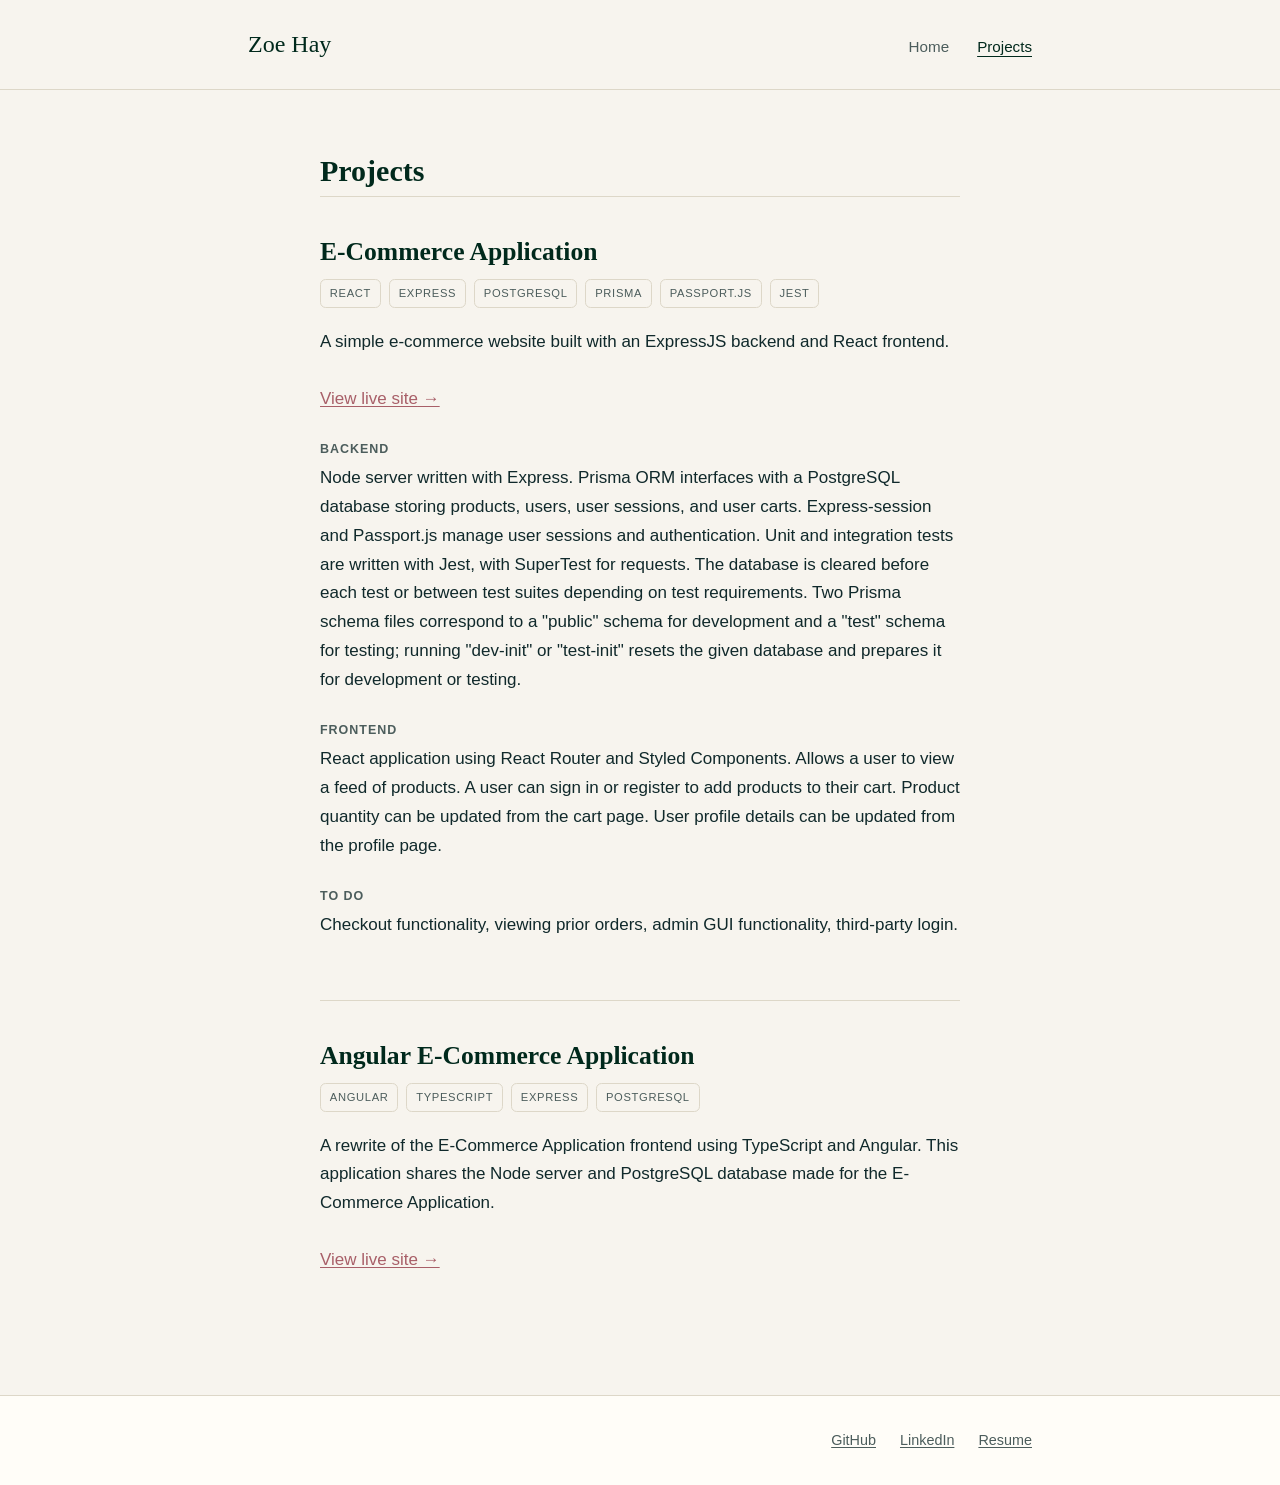
==== scripts/files/compose/proxy/www/static-site/projects.html @ b845fee5 "check in static site files" ====
<!doctype html>
<html lang="en">
  <head>
    <meta charset="utf-8" />
    <meta name="viewport" content="width=device-width, initial-scale=1" />
    <title>Projects &middot; Zoe Hay</title>
    <meta
      name="description"
      content="Software projects by Zoe Hay, including a full-stack e-commerce application and an Angular rewrite."
    />
    <link rel="icon" href="./favicon.ico" />
    <link href="./resources/css/style.css" rel="stylesheet" />
  </head>
  <body>
    <header class="site-header">
      <div class="wrap">
        <a class="nav-logo" href="./index.html">Zoe Hay</a>
        <nav class="nav-links">
          <a class="nav-link" href="./index.html">Home</a>
          <a class="nav-link" href="./projects.html" aria-current="page"
            >Projects</a
          >
        </nav>
      </div>
    </header>

    <main>
      <div class="wrap">
        <section class="section">
          <h2>Projects</h2>

          <article class="project">
            <h2>E-Commerce Application</h2>
            <ul class="tags">
              <li>React</li>
              <li>Express</li>
              <li>PostgreSQL</li>
              <li>Prisma</li>
              <li>Passport.js</li>
              <li>Jest</li>
            </ul>
            <p>
              A simple e-commerce website built with an ExpressJS backend and
              React frontend.
            </p>
            <a class="project-link" href="https://e-commerce.zoemhay.com"
              >View live site</a
            >

            <h3>Backend</h3>
            <p>
              Node server written with Express. Prisma ORM interfaces with a
              PostgreSQL database storing products, users, user sessions, and
              user carts. Express-session and Passport.js manage user sessions
              and authentication. Unit and integration tests are written with
              Jest, with SuperTest for requests. The database is cleared before
              each test or between test suites depending on test requirements.
              Two Prisma schema files correspond to a "public" schema for
              development and a "test" schema for testing; running "dev-init" or
              "test-init" resets the given database and prepares it for
              development or testing.
            </p>

            <h3>Frontend</h3>
            <p>
              React application using React Router and Styled Components. Allows
              a user to view a feed of products. A user can sign in or register
              to add products to their cart. Product quantity can be updated
              from the cart page. User profile details can be updated from the
              profile page.
            </p>

            <h3>To do</h3>
            <p>
              Checkout functionality, viewing prior orders, admin GUI
              functionality, third-party login.
            </p>
          </article>

          <article class="project">
            <h2>Angular E-Commerce Application</h2>
            <ul class="tags">
              <li>Angular</li>
              <li>TypeScript</li>
              <li>Express</li>
              <li>PostgreSQL</li>
            </ul>
            <p>
              A rewrite of the E-Commerce Application frontend using TypeScript
              and Angular. This application shares the Node server and
              PostgreSQL database made for the E-Commerce Application.
            </p>
            <a
              class="project-link"
              href="https://angular-e-commerce.zoemhay.com"
              >View live site</a
            >
          </article>
        </section>
      </div>
    </main>

    <footer class="site-footer">
      <div class="wrap">
        <span></span>
        <span class="footer-links">
          <a href="https://github.com/zoehay">GitHub</a>
          <a href="https://www.linkedin.com/in/zhay/">LinkedIn</a>
          <a href="./resources/ZoeHayResume.pdf">Resume</a>
        </span>
      </div>
    </footer>
  </body>
</html>
---- scripts/files/compose/proxy/www/static-site/resources/css/style.css ----
:root {
  --paper: #f7f4ee;
  --paper-raised: #fffdf8;
  --ink: #10292b;
  --ink-soft: #4c5d5c;
  --green: #00291c;
  --rose: #c97b84;
  --rose-deep: #a85f68;
  --rule: #ddd7c8;
  --shadow: rgba(16, 41, 43, 0.12);

  --serif: "Iowan Old Style", "Palatino Linotype", "Book Antiqua", Palatino,
    Georgia, serif;
  --sans:
    -apple-system, BlinkMacSystemFont, "Segoe UI", "Roboto", "Oxygen", "Ubuntu",
    "Cantarell", "Helvetica Neue", sans-serif;

  --measure: 40rem;
  --wide: 52rem;
}

* {
  box-sizing: border-box;
}

html {
  scroll-behavior: smooth;
}

body {
  margin: 0;
  font-family: var(--sans);
  font-size: 1.0625rem;
  line-height: 1.7;
  color: var(--ink);
  background-color: var(--paper);
  -webkit-font-smoothing: antialiased;
}

p {
  margin: 0 0 1.25rem;
}

a {
  color: var(--rose-deep);
  text-decoration-thickness: 1px;
  text-underline-offset: 2px;
}

a:hover {
  color: var(--rose);
}

h1,
h2,
h3 {
  font-family: var(--serif);
  font-weight: 600;
  line-height: 1.15;
  color: var(--green);
}

/* ---------- layout shells ---------- */

.wrap {
  width: 100%;
  max-width: var(--wide);
  margin: 0 auto;
  padding: 0 1.5rem;
}

main .wrap {
  max-width: calc(var(--measure) + 3rem);
}

/* ---------- nav ---------- */

.site-header {
  border-bottom: 1px solid var(--rule);
}

.site-header .wrap {
  display: flex;
  align-items: baseline;
  justify-content: space-between;
  gap: 1rem;
  padding-top: 1.5rem;
  padding-bottom: 1.5rem;
}

.nav-logo {
  font-family: var(--serif);
  font-size: 1.5rem;
  font-weight: 500;
  color: var(--green);
  text-decoration: none;
}

.nav-links {
  display: flex;
  gap: 1.75rem;
}

.nav-link {
  font-size: 0.95rem;
  color: var(--ink-soft);
  text-decoration: none;
}

.nav-link:hover,
.nav-link[aria-current="page"] {
  color: var(--green);
}

.nav-link[aria-current="page"] {
  text-decoration: underline;
  text-underline-offset: 4px;
}

/* ---------- hero ---------- */

.hero {
  display: flex;
  align-items: center;
  gap: 3rem;
  margin: 4.5rem 0 3.5rem;
}

.hero-text {
  flex: 1 1 58%;
}

.hero-text h1 {
  margin: 0 0 1.25rem;
  font-size: clamp(2.5rem, 7vw, 3.75rem);
  font-weight: 400;
}

.hero-text p {
  margin-bottom: 0;
}

.hero-photo {
  flex: 0 0 auto;
  width: 15rem;
  max-width: 40vw;
}

.hero-photo img {
  display: block;
  width: 100%;
  border-radius: 1.25rem;
  box-shadow: 0 1.25rem 2.5rem -1rem var(--shadow);
}

/* ---------- about ---------- */

.section {
  margin: 4rem 0;
}

.section > h2 {
  font-size: 1.875rem;
  margin: 0 0 2rem;
  padding-bottom: 0.5rem;
  border-bottom: 1px solid var(--rule);
}

.about-item {
  display: flex;
  align-items: flex-start;
  gap: 1.5rem;
  margin-bottom: 2.25rem;
}

.about-item img {
  flex: 0 0 auto;
  width: 6.5rem;
  height: 6.5rem;
  object-fit: cover;
  border-radius: 0.9rem;
  box-shadow: 0 0.75rem 1.5rem -0.75rem var(--shadow);
}

.about-item p {
  margin: 0;
}

/* ---------- projects ---------- */

.project {
  padding: 2.5rem 0;
  border-top: 1px solid var(--rule);
}

.project:first-of-type {
  padding-top: 0.5rem;
  border-top: none;
}

.project h2 {
  font-size: 1.6rem;
  margin: 0 0 0.75rem;
}

.tags {
  display: flex;
  flex-wrap: wrap;
  gap: 0.5rem;
  margin: 0 0 1.25rem;
  padding: 0;
  list-style: none;
}

.tags li {
  font-size: 0.7rem;
  letter-spacing: 0.06em;
  text-transform: uppercase;
  color: var(--ink-soft);
  border: 1px solid var(--rule);
  border-radius: 0.35rem;
  padding: 0.25rem 0.55rem;
}

.project h3 {
  font-family: var(--sans);
  font-size: 0.78rem;
  font-weight: 700;
  letter-spacing: 0.08em;
  text-transform: uppercase;
  color: var(--ink-soft);
  margin: 1.75rem 0 0.5rem;
}

.project-link {
  display: inline-block;
  margin-top: 0.5rem;
  font-weight: 500;
}

.project-link::after {
  content: " \2192";
}

/* ---------- footer ---------- */

.site-footer {
  margin-top: 5rem;
  border-top: 1px solid var(--rule);
  background-color: var(--paper-raised);
}

.site-footer .wrap {
  display: flex;
  flex-wrap: wrap;
  align-items: center;
  justify-content: space-between;
  gap: 0.75rem;
  padding-top: 2rem;
  padding-bottom: 2rem;
  font-size: 0.9rem;
  color: var(--ink-soft);
}

.site-footer a {
  color: var(--ink-soft);
}

.site-footer a:hover {
  color: var(--green);
}

.footer-links {
  display: flex;
  gap: 1.5rem;
}

/* ---------- responsive ---------- */

@media (max-width: 40rem) {
  body {
    font-size: 1rem;
  }

  .site-header .wrap {
    flex-direction: column;
    align-items: flex-start;
    gap: 0.75rem;
  }

  .nav-links {
    gap: 1.25rem;
  }

  .hero {
    flex-direction: column-reverse;
    align-items: flex-start;
    gap: 2rem;
    margin: 3rem 0 2.5rem;
  }

  .hero-photo {
    width: 11rem;
    max-width: 55vw;
  }

  .about-item {
    gap: 1rem;
  }

  .about-item img {
    width: 5rem;
    height: 5rem;
  }
}
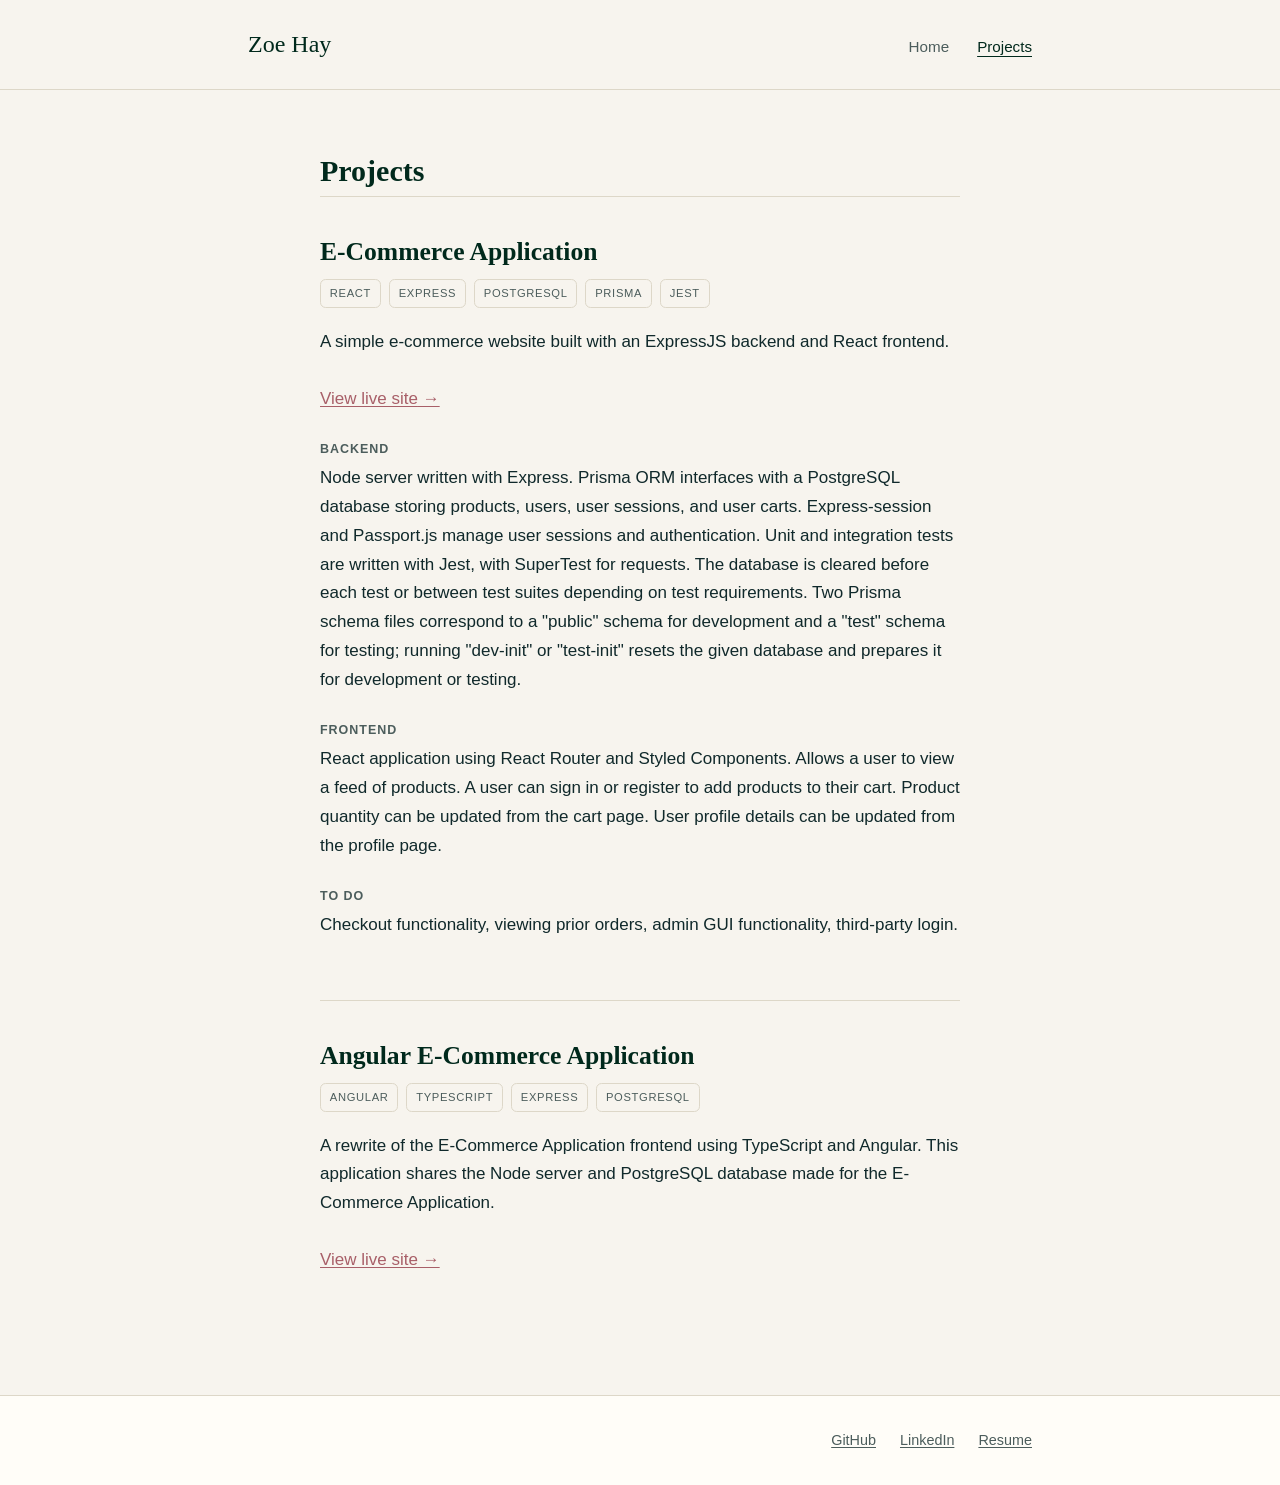
==== commit 97429283: "fix env quotes" ====
--- a/scripts/files/compose/proxy/www/static-site/projects.html
+++ b/scripts/files/compose/proxy/www/static-site/projects.html
@@ -36,7 +36,6 @@
               <li>Express</li>
               <li>PostgreSQL</li>
               <li>Prisma</li>
-              <li>Passport.js</li>
               <li>Jest</li>
             </ul>
             <p>
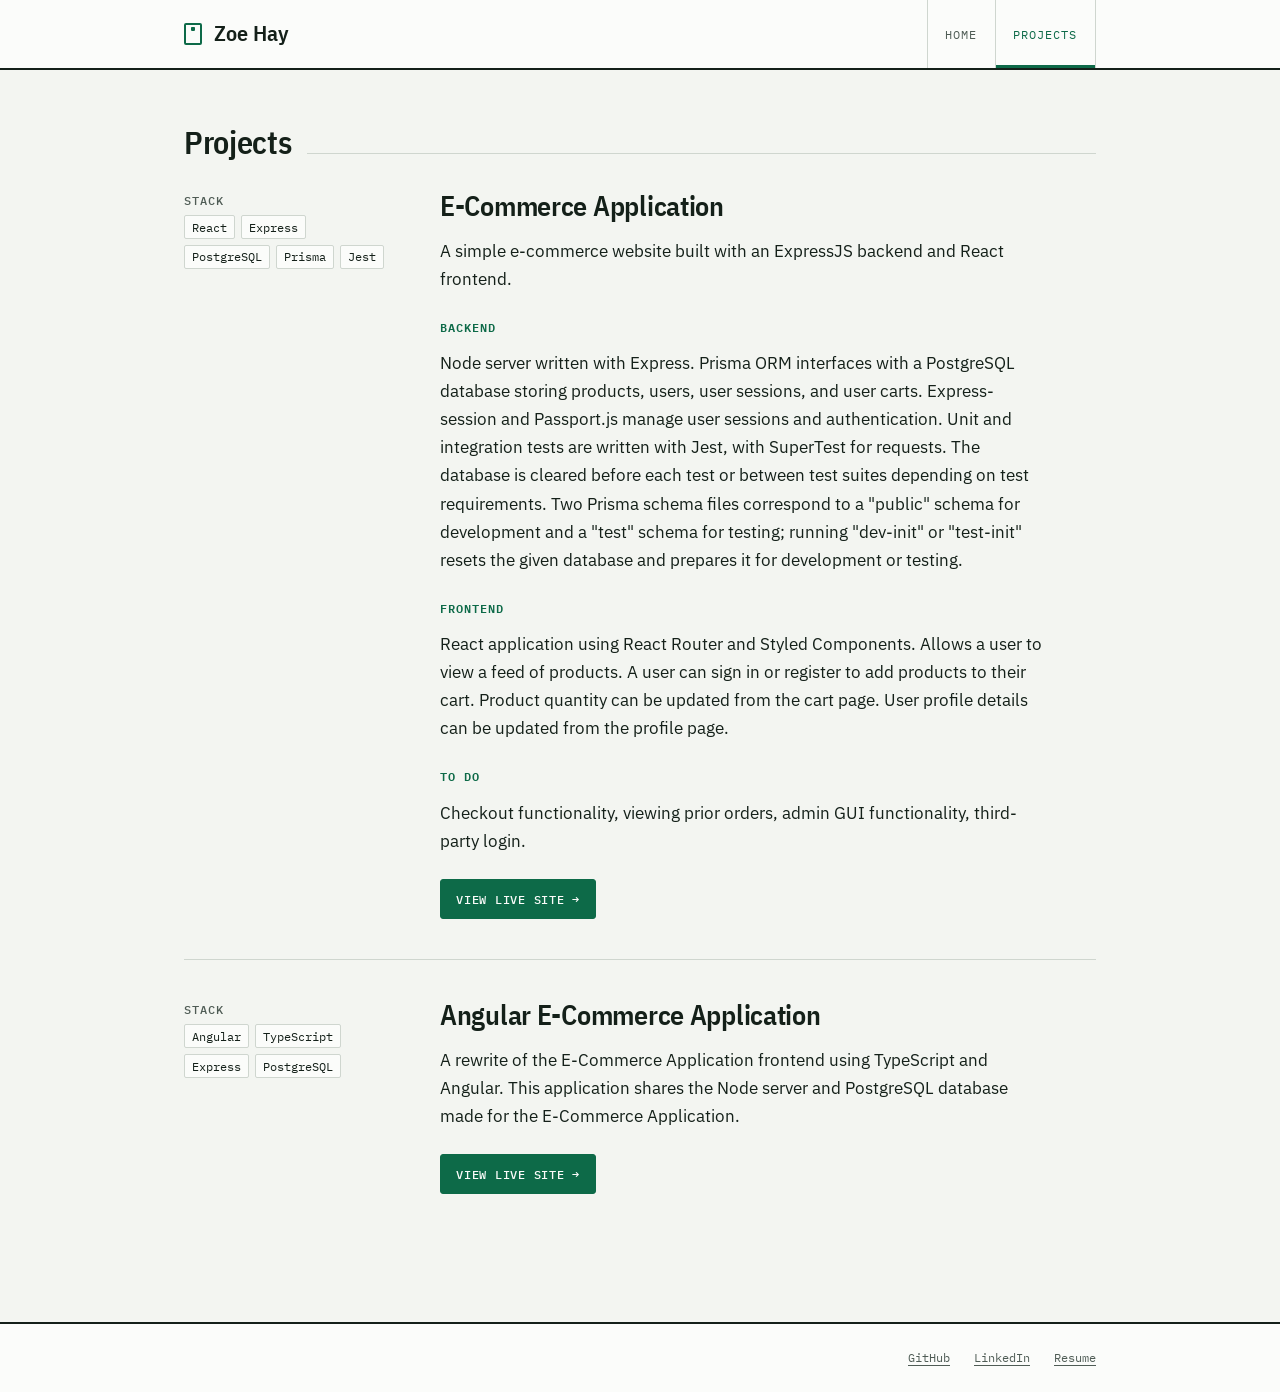
==== commit d4d99eef: "static site redesign" ====
--- a/scripts/files/compose/proxy/www/static-site/projects.html
+++ b/scripts/files/compose/proxy/www/static-site/projects.html
@@ -9,6 +9,12 @@
       content="Software projects by Zoe Hay, including a full-stack e-commerce application and an Angular rewrite."
     />
     <link rel="icon" href="./favicon.ico" />
+    <link rel="preconnect" href="https://fonts.googleapis.com" />
+    <link rel="preconnect" href="https://fonts.gstatic.com" crossorigin />
+    <link
+      href="https://fonts.googleapis.com/css2?family=IBM+Plex+Mono:wght@400;500;600&family=IBM+Plex+Sans+Condensed:wght@600;700&family=IBM+Plex+Sans:ital,wght@0,400;0,500;1,400&display=swap"
+      rel="stylesheet"
+    />
     <link href="./resources/css/style.css" rel="stylesheet" />
   </head>
   <body>
@@ -27,73 +33,96 @@
     <main>
       <div class="wrap">
         <section class="section">
-          <h2>Projects</h2>
+          <div class="section-head">
+            <h2>Projects</h2>
+          </div>
 
           <article class="project">
-            <h2>E-Commerce Application</h2>
-            <ul class="tags">
-              <li>React</li>
-              <li>Express</li>
-              <li>PostgreSQL</li>
-              <li>Prisma</li>
-              <li>Jest</li>
-            </ul>
-            <p>
-              A simple e-commerce website built with an ExpressJS backend and
-              React frontend.
-            </p>
-            <a class="project-link" href="https://e-commerce.zoemhay.com"
-              >View live site</a
-            >
+            <dl class="project-spec">
+              <div>
+                <dt class="label">Stack</dt>
+                <dd>
+                  <ul class="tags">
+                    <li>React</li>
+                    <li>Express</li>
+                    <li>PostgreSQL</li>
+                    <li>Prisma</li>
+                    <li>Jest</li>
+                  </ul>
+                </dd>
+              </div>
+            </dl>
 
-            <h3>Backend</h3>
-            <p>
-              Node server written with Express. Prisma ORM interfaces with a
-              PostgreSQL database storing products, users, user sessions, and
-              user carts. Express-session and Passport.js manage user sessions
-              and authentication. Unit and integration tests are written with
-              Jest, with SuperTest for requests. The database is cleared before
-              each test or between test suites depending on test requirements.
-              Two Prisma schema files correspond to a "public" schema for
-              development and a "test" schema for testing; running "dev-init" or
-              "test-init" resets the given database and prepares it for
-              development or testing.
-            </p>
+            <div class="project-body">
+              <h2>E-Commerce Application</h2>
+              <p>
+                A simple e-commerce website built with an ExpressJS backend and
+                React frontend.
+              </p>
 
-            <h3>Frontend</h3>
-            <p>
-              React application using React Router and Styled Components. Allows
-              a user to view a feed of products. A user can sign in or register
-              to add products to their cart. Product quantity can be updated
-              from the cart page. User profile details can be updated from the
-              profile page.
-            </p>
+              <h3>Backend</h3>
+              <p>
+                Node server written with Express. Prisma ORM interfaces with a
+                PostgreSQL database storing products, users, user sessions, and
+                user carts. Express-session and Passport.js manage user sessions
+                and authentication. Unit and integration tests are written with
+                Jest, with SuperTest for requests. The database is cleared
+                before each test or between test suites depending on test
+                requirements. Two Prisma schema files correspond to a "public"
+                schema for development and a "test" schema for testing; running
+                "dev-init" or "test-init" resets the given database and prepares
+                it for development or testing.
+              </p>
 
-            <h3>To do</h3>
-            <p>
-              Checkout functionality, viewing prior orders, admin GUI
-              functionality, third-party login.
-            </p>
+              <h3>Frontend</h3>
+              <p>
+                React application using React Router and Styled Components.
+                Allows a user to view a feed of products. A user can sign in or
+                register to add products to their cart. Product quantity can be
+                updated from the cart page. User profile details can be updated
+                from the profile page.
+              </p>
+
+              <h3>To do</h3>
+              <p>
+                Checkout functionality, viewing prior orders, admin GUI
+                functionality, third-party login.
+              </p>
+
+              <a class="button primary" href="https://e-commerce.zoemhay.com"
+                >View live site &rarr;</a
+              >
+            </div>
           </article>
 
           <article class="project">
-            <h2>Angular E-Commerce Application</h2>
-            <ul class="tags">
-              <li>Angular</li>
-              <li>TypeScript</li>
-              <li>Express</li>
-              <li>PostgreSQL</li>
-            </ul>
-            <p>
-              A rewrite of the E-Commerce Application frontend using TypeScript
-              and Angular. This application shares the Node server and
-              PostgreSQL database made for the E-Commerce Application.
-            </p>
-            <a
-              class="project-link"
-              href="https://angular-e-commerce.zoemhay.com"
-              >View live site</a
-            >
+            <dl class="project-spec">
+              <div>
+                <dt class="label">Stack</dt>
+                <dd>
+                  <ul class="tags">
+                    <li>Angular</li>
+                    <li>TypeScript</li>
+                    <li>Express</li>
+                    <li>PostgreSQL</li>
+                  </ul>
+                </dd>
+              </div>
+            </dl>
+
+            <div class="project-body">
+              <h2>Angular E-Commerce Application</h2>
+              <p>
+                A rewrite of the E-Commerce Application frontend using
+                TypeScript and Angular. This application shares the Node server
+                and PostgreSQL database made for the E-Commerce Application.
+              </p>
+              <a
+                class="button primary"
+                href="https://angular-e-commerce.zoemhay.com"
+                >View live site &rarr;</a
+              >
+            </div>
           </article>
         </section>
       </div>
--- a/scripts/files/compose/proxy/www/static-site/resources/css/style.css
+++ b/scripts/files/compose/proxy/www/static-site/resources/css/style.css
@@ -1,253 +1,483 @@
+/* Layout: a component datasheet. Title block across the top, condensed
+   headings, mono spec labels, numbered figures, engineering-grid hero. */
 :root {
-  --paper: #f7f4ee;
-  --paper-raised: #fffdf8;
-  --ink: #10292b;
-  --ink-soft: #4c5d5c;
-  --green: #00291c;
-  --rose: #c97b84;
-  --rose-deep: #a85f68;
-  --rule: #ddd7c8;
-  --shadow: rgba(16, 41, 43, 0.12);
-
-  --serif: "Iowan Old Style", "Palatino Linotype", "Book Antiqua", Palatino,
-    Georgia, serif;
-  --sans:
-    -apple-system, BlinkMacSystemFont, "Segoe UI", "Roboto", "Oxygen", "Ubuntu",
-    "Cantarell", "Helvetica Neue", sans-serif;
-
-  --measure: 40rem;
-  --wide: 52rem;
+  --paper: #f3f5f1;
+  --sheet: #fbfcfa;
+  --ink: #142019;
+  --ink-soft: #4f5c55;
+  --mask: #0d6a48; /* solder-mask green, the one accent */
+  --copper: #b0622a; /* used only for small markers */
+  --rule: #cfd6cf;
+  --grid: rgba(13, 106, 72, 0.07);
+
+  --display: "IBM Plex Sans Condensed", "Arial Narrow", "Helvetica Neue",
+    Arial, sans-serif;
+  --body: "IBM Plex Sans", -apple-system, BlinkMacSystemFont, "Segoe UI",
+    Roboto, sans-serif;
+  --mono: "IBM Plex Mono", ui-monospace, SFMono-Regular, Menlo, Consolas,
+    monospace;
+
+  --measure: 38rem;
+  --wide: 60rem;
+  color-scheme: light;
+}
+
+@media (prefers-color-scheme: dark) {
+  :root:not([data-theme="light"]) {
+    --paper: #0f1512;
+    --sheet: #141c18;
+    --ink: #e3ebe5;
+    --ink-soft: #9aa9a0;
+    --mask: #4fc394;
+    --copper: #e0955c;
+    --rule: #2a3631;
+    --grid: rgba(79, 195, 148, 0.06);
+    color-scheme: dark;
+  }
+}
+
+:root[data-theme="dark"] {
+  --paper: #0f1512;
+  --sheet: #141c18;
+  --ink: #e3ebe5;
+  --ink-soft: #9aa9a0;
+  --mask: #4fc394;
+  --copper: #e0955c;
+  --rule: #2a3631;
+  --grid: rgba(79, 195, 148, 0.06);
+  color-scheme: dark;
 }
 
 * {
   box-sizing: border-box;
 }
 
-html {
-  scroll-behavior: smooth;
-}
-
 body {
   margin: 0;
-  font-family: var(--sans);
+  font-family: var(--body);
   font-size: 1.0625rem;
-  line-height: 1.7;
+  line-height: 1.65;
   color: var(--ink);
-  background-color: var(--paper);
+  background: var(--paper);
   -webkit-font-smoothing: antialiased;
 }
 
 p {
-  margin: 0 0 1.25rem;
+  margin: 0;
 }
 
 a {
-  color: var(--rose-deep);
+  color: var(--mask);
   text-decoration-thickness: 1px;
-  text-underline-offset: 2px;
+  text-underline-offset: 3px;
 }
 
 a:hover {
-  color: var(--rose);
+  text-decoration-thickness: 2px;
+}
+
+a:focus-visible {
+  outline: 2px solid var(--mask);
+  outline-offset: 3px;
+  border-radius: 2px;
 }
 
 h1,
 h2,
 h3 {
-  font-family: var(--serif);
+  font-family: var(--display);
   font-weight: 600;
-  line-height: 1.15;
-  color: var(--green);
-}
-
-/* ---------- layout shells ---------- */
+  line-height: 1.05;
+  letter-spacing: -0.01em;
+  text-wrap: balance;
+  margin: 0;
+}
+
+.label {
+  font-family: var(--mono);
+  font-size: 0.72rem;
+  font-weight: 500;
+  letter-spacing: 0.08em;
+  text-transform: uppercase;
+  color: var(--ink-soft);
+}
+
+/* ---------- layout shell ---------- */
 
 .wrap {
   width: 100%;
   max-width: var(--wide);
   margin: 0 auto;
-  padding: 0 1.5rem;
-}
-
-main .wrap {
-  max-width: calc(var(--measure) + 3rem);
-}
-
-/* ---------- nav ---------- */
+  padding-inline: 1.5rem;
+}
+
+/* ---------- title block (header) ---------- */
 
 .site-header {
-  border-bottom: 1px solid var(--rule);
+  border-bottom: 2px solid var(--ink);
+  background: var(--sheet);
 }
 
 .site-header .wrap {
   display: flex;
-  align-items: baseline;
+  align-items: stretch;
   justify-content: space-between;
   gap: 1rem;
-  padding-top: 1.5rem;
-  padding-bottom: 1.5rem;
+  padding-block: 0;
 }
 
 .nav-logo {
-  font-family: var(--serif);
-  font-size: 1.5rem;
-  font-weight: 500;
-  color: var(--green);
+  display: flex;
+  align-items: center;
+  gap: 0.75rem;
+  padding-block: 1rem;
+  font-family: var(--display);
+  font-size: 1.35rem;
+  font-weight: 600;
+  color: var(--ink);
   text-decoration: none;
 }
 
+.nav-logo::before {
+  /* a tiny IC package */
+  content: "";
+  width: 0.9rem;
+  height: 1.15rem;
+  border: 2px solid var(--mask);
+  border-radius: 2px;
+  background:
+    radial-gradient(circle at 50% 22%, var(--mask) 0 2px, transparent 2.5px);
+}
+
 .nav-links {
   display: flex;
-  gap: 1.75rem;
 }
 
 .nav-link {
-  font-size: 0.95rem;
+  display: flex;
+  align-items: center;
+  padding: 0 1.1rem;
+  border-left: 1px solid var(--rule);
+  font-family: var(--mono);
+  font-size: 0.78rem;
+  letter-spacing: 0.08em;
+  text-transform: uppercase;
   color: var(--ink-soft);
   text-decoration: none;
 }
 
-.nav-link:hover,
+.nav-link:last-child {
+  border-right: 1px solid var(--rule);
+}
+
+.nav-link:hover {
+  color: var(--ink);
+}
+
 .nav-link[aria-current="page"] {
-  color: var(--green);
-}
-
-.nav-link[aria-current="page"] {
-  text-decoration: underline;
-  text-underline-offset: 4px;
+  color: var(--mask);
+  box-shadow: inset 0 -3px 0 var(--mask);
 }
 
 /* ---------- hero ---------- */
 
 .hero {
-  display: flex;
+  border-bottom: 1px solid var(--rule);
+  background-color: var(--paper);
+  background-image:
+    linear-gradient(var(--grid) 1px, transparent 1px),
+    linear-gradient(90deg, var(--grid) 1px, transparent 1px);
+  background-size: 1.25rem 1.25rem;
+}
+
+.hero .wrap {
+  display: grid;
+  grid-template-columns: minmax(0, 1fr) 15rem;
+  gap: 3rem;
+  align-items: end;
+  padding-block: 4rem 3rem;
+}
+
+.hero-text {
+  display: grid;
+  gap: 1.5rem;
+  min-width: 0;
+}
+
+.hero-text h1 {
+  font-size: clamp(3rem, 9vw, 5.5rem);
+  font-weight: 700;
+  letter-spacing: -0.025em;
+  line-height: 0.92;
+}
+
+.hero-text h1 span {
+  color: var(--mask);
+}
+
+.hero-text p {
+  max-width: var(--measure);
+}
+
+.hero-links {
+  display: flex;
+  flex-wrap: wrap;
+  gap: 0.75rem;
+}
+
+.button {
+  display: inline-flex;
   align-items: center;
-  gap: 3rem;
-  margin: 4.5rem 0 3.5rem;
-}
-
-.hero-text {
-  flex: 1 1 58%;
-}
-
-.hero-text h1 {
-  margin: 0 0 1.25rem;
-  font-size: clamp(2.5rem, 7vw, 3.75rem);
-  font-weight: 400;
-}
-
-.hero-text p {
-  margin-bottom: 0;
-}
-
-.hero-photo {
-  flex: 0 0 auto;
-  width: 15rem;
-  max-width: 40vw;
+  gap: 0.5rem;
+  padding: 0.55rem 0.95rem;
+  border: 1.5px solid var(--ink);
+  border-radius: 3px;
+  background: var(--sheet);
+  font-family: var(--mono);
+  font-size: 0.78rem;
+  font-weight: 500;
+  letter-spacing: 0.06em;
+  text-transform: uppercase;
+  color: var(--ink);
+  text-decoration: none;
+  transition:
+    background 0.15s,
+    color 0.15s;
+}
+
+.button:hover {
+  background: var(--ink);
+  color: var(--sheet);
+}
+
+.button.primary {
+  border-color: var(--mask);
+  background: var(--mask);
+  color: var(--sheet);
+}
+
+.button.primary:hover {
+  background: var(--ink);
+  border-color: var(--ink);
+}
+
+/* figures */
+
+figure {
+  margin: 0;
+}
+
+figcaption {
+  margin-top: 0.6rem;
+  font-family: var(--mono);
+  font-size: 0.72rem;
+  line-height: 1.45;
+  color: var(--ink-soft);
+}
+
+figcaption b {
+  font-weight: 600;
+  color: var(--ink);
 }
 
 .hero-photo img {
   display: block;
   width: 100%;
-  border-radius: 1.25rem;
-  box-shadow: 0 1.25rem 2.5rem -1rem var(--shadow);
-}
-
-/* ---------- about ---------- */
+  aspect-ratio: 4 / 5;
+  object-fit: cover;
+  border: 1.5px solid var(--ink);
+  border-radius: 3px;
+}
+
+/* ---------- sections ---------- */
 
 .section {
-  margin: 4rem 0;
-}
-
-.section > h2 {
-  font-size: 1.875rem;
-  margin: 0 0 2rem;
-  padding-bottom: 0.5rem;
+  padding-block: 3.5rem;
+}
+
+.section + .section {
+  border-top: 1px solid var(--rule);
+}
+
+.section-head {
+  display: flex;
+  align-items: baseline;
+  gap: 1rem;
+  margin-bottom: 2rem;
+}
+
+.section-head h2 {
+  font-size: 2rem;
+}
+
+.section-head::after {
+  content: "";
+  flex: 1;
   border-bottom: 1px solid var(--rule);
 }
 
-.about-item {
-  display: flex;
-  align-items: flex-start;
-  gap: 1.5rem;
-  margin-bottom: 2.25rem;
-}
-
-.about-item img {
-  flex: 0 0 auto;
-  width: 6.5rem;
-  height: 6.5rem;
-  object-fit: cover;
-  border-radius: 0.9rem;
-  box-shadow: 0 0.75rem 1.5rem -0.75rem var(--shadow);
-}
-
-.about-item p {
-  margin: 0;
-}
-
-/* ---------- projects ---------- */
-
-.project {
-  padding: 2.5rem 0;
-  border-top: 1px solid var(--rule);
-}
-
-.project:first-of-type {
-  padding-top: 0.5rem;
-  border-top: none;
-}
-
-.project h2 {
-  font-size: 1.6rem;
-  margin: 0 0 0.75rem;
-}
-
-.tags {
-  display: flex;
-  flex-wrap: wrap;
-  gap: 0.5rem;
-  margin: 0 0 1.25rem;
+/* features: the datasheet "Features" list */
+
+.features {
+  display: grid;
+  grid-template-columns: repeat(auto-fit, minmax(14rem, 1fr));
+  gap: 0.25rem 2.5rem;
+  margin: 0;
   padding: 0;
   list-style: none;
 }
 
+.features li {
+  position: relative;
+  padding: 0.65rem 0 0.65rem 1.4rem;
+  border-bottom: 1px dashed var(--rule);
+}
+
+.features li::before {
+  content: "";
+  position: absolute;
+  left: 0;
+  top: 1.2rem;
+  width: 0.5rem;
+  height: 0.5rem;
+  background: var(--copper);
+  border-radius: 1px;
+}
+
+/* background: figures in a row */
+
+.figures {
+  display: grid;
+  grid-template-columns: repeat(3, minmax(0, 1fr));
+  gap: 2rem;
+}
+
+.about-item {
+  display: grid;
+  grid-template-rows: auto auto 1fr;
+  gap: 0.9rem;
+  min-width: 0;
+}
+
+.about-item img {
+  display: block;
+  width: 100%;
+  aspect-ratio: 4 / 3;
+  object-fit: cover;
+  border: 1px solid var(--rule);
+  border-radius: 3px;
+}
+
+.about-item img.crop-top {
+  object-position: 50% 0;
+}
+
+.about-item .label {
+  color: var(--mask);
+}
+
+.about-item p {
+  font-size: 0.98rem;
+}
+
+/* ---------- projects ---------- */
+
+.project {
+  display: grid;
+  grid-template-columns: 13rem minmax(0, 1fr);
+  gap: 1.5rem 3rem;
+  padding-block: 2.5rem;
+  border-top: 1px solid var(--rule);
+}
+
+.project:first-of-type {
+  padding-top: 0;
+  border-top: none;
+}
+
+.project-spec {
+  display: grid;
+  gap: 1.1rem;
+  align-content: start;
+  margin: 0;
+}
+
+.project-spec dt {
+  margin-bottom: 0.3rem;
+}
+
+.project-spec dd {
+  margin: 0;
+}
+
+.tags {
+  display: flex;
+  flex-wrap: wrap;
+  gap: 0.35rem;
+  margin: 0;
+  padding: 0;
+  list-style: none;
+}
+
 .tags li {
-  font-size: 0.7rem;
-  letter-spacing: 0.06em;
-  text-transform: uppercase;
-  color: var(--ink-soft);
+  font-family: var(--mono);
+  font-size: 0.72rem;
+  color: var(--ink);
+  background: var(--sheet);
   border: 1px solid var(--rule);
-  border-radius: 0.35rem;
-  padding: 0.25rem 0.55rem;
-}
-
-.project h3 {
-  font-family: var(--sans);
+  border-radius: 2px;
+  padding: 0.1rem 0.45rem;
+}
+
+.status {
+  display: inline-flex;
+  align-items: center;
+  gap: 0.45rem;
+  font-family: var(--mono);
   font-size: 0.78rem;
-  font-weight: 700;
+}
+
+.status::before {
+  content: "";
+  width: 0.5rem;
+  height: 0.5rem;
+  border-radius: 50%;
+  background: var(--mask);
+  box-shadow: 0 0 0 3px var(--grid);
+}
+
+.project-body {
+  display: grid;
+  gap: 1rem;
+  max-width: var(--measure);
+  min-width: 0;
+}
+
+.project-body h2 {
+  font-size: 1.75rem;
+}
+
+.project-body h3 {
+  margin-top: 0.75rem;
+  font-family: var(--mono);
+  font-size: 0.75rem;
+  font-weight: 600;
   letter-spacing: 0.08em;
   text-transform: uppercase;
-  color: var(--ink-soft);
-  margin: 1.75rem 0 0.5rem;
-}
-
-.project-link {
-  display: inline-block;
+  color: var(--mask);
+}
+
+.project-body .button {
+  justify-self: start;
   margin-top: 0.5rem;
-  font-weight: 500;
-}
-
-.project-link::after {
-  content: " \2192";
 }
 
 /* ---------- footer ---------- */
 
 .site-footer {
-  margin-top: 5rem;
-  border-top: 1px solid var(--rule);
-  background-color: var(--paper-raised);
+  margin-top: 2rem;
+  border-top: 2px solid var(--ink);
+  background: var(--sheet);
 }
 
 .site-footer .wrap {
@@ -255,10 +485,10 @@
   flex-wrap: wrap;
   align-items: center;
   justify-content: space-between;
-  gap: 0.75rem;
-  padding-top: 2rem;
-  padding-bottom: 2rem;
-  font-size: 0.9rem;
+  gap: 0.75rem 2rem;
+  padding-block: 1.5rem;
+  font-family: var(--mono);
+  font-size: 0.75rem;
   color: var(--ink-soft);
 }
 
@@ -267,7 +497,7 @@
 }
 
 .site-footer a:hover {
-  color: var(--green);
+  color: var(--mask);
 }
 
 .footer-links {
@@ -275,41 +505,80 @@
   gap: 1.5rem;
 }
 
+/* ---------- motion ---------- */
+
+@media (prefers-reduced-motion: no-preference) {
+  .hero-text > *,
+  .hero-photo {
+    animation: rise 0.5s ease-out both;
+  }
+  .hero-text > :nth-child(2) {
+    animation-delay: 0.06s;
+  }
+  .hero-text > :nth-child(3) {
+    animation-delay: 0.12s;
+  }
+  .hero-photo {
+    animation-delay: 0.1s;
+  }
+}
+
+@keyframes rise {
+  from {
+    transform: translateY(0.5rem);
+  }
+}
+
 /* ---------- responsive ---------- */
+
+@media (max-width: 48rem) {
+  .figures {
+    grid-template-columns: 1fr;
+    gap: 2.25rem;
+  }
+
+  .about-item {
+    grid-template-columns: 7rem minmax(0, 1fr);
+    grid-template-rows: auto 1fr;
+    column-gap: 1.1rem;
+    row-gap: 0.35rem;
+  }
+
+  .about-item img {
+    grid-row: 1 / span 2;
+    aspect-ratio: 1;
+  }
+
+  .project {
+    grid-template-columns: 1fr;
+  }
+}
 
 @media (max-width: 40rem) {
   body {
     font-size: 1rem;
   }
 
-  .site-header .wrap {
-    flex-direction: column;
-    align-items: flex-start;
-    gap: 0.75rem;
-  }
-
-  .nav-links {
-    gap: 1.25rem;
-  }
-
-  .hero {
-    flex-direction: column-reverse;
-    align-items: flex-start;
+  .wrap {
+    padding-inline: 1rem;
+  }
+
+  .nav-link {
+    padding: 0 0.7rem;
+  }
+
+  .hero .wrap {
+    grid-template-columns: 1fr;
     gap: 2rem;
-    margin: 3rem 0 2.5rem;
+    padding-block: 2.5rem 2rem;
   }
 
   .hero-photo {
-    width: 11rem;
-    max-width: 55vw;
-  }
-
-  .about-item {
-    gap: 1rem;
-  }
-
-  .about-item img {
-    width: 5rem;
-    height: 5rem;
-  }
-}
+    max-width: 11rem;
+    order: -1;
+  }
+
+  .section-head h2 {
+    font-size: 1.6rem;
+  }
+}
